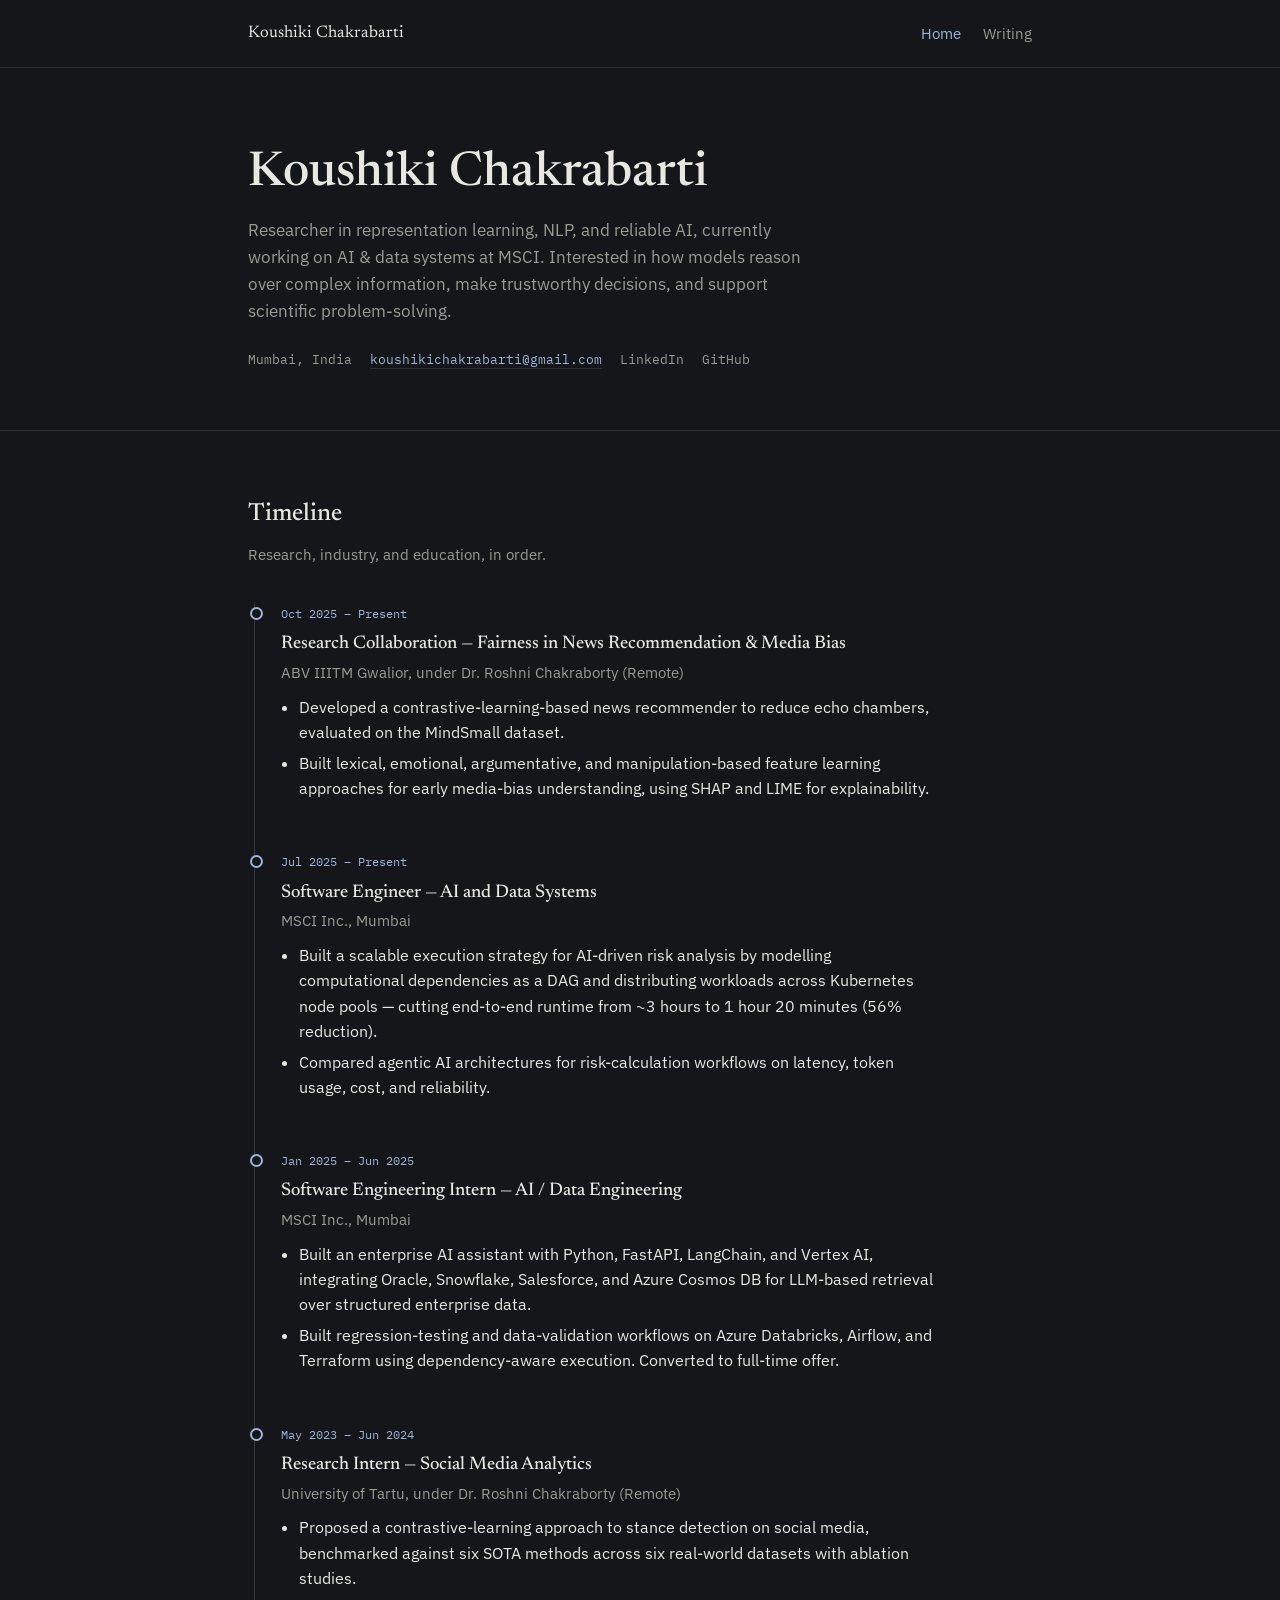
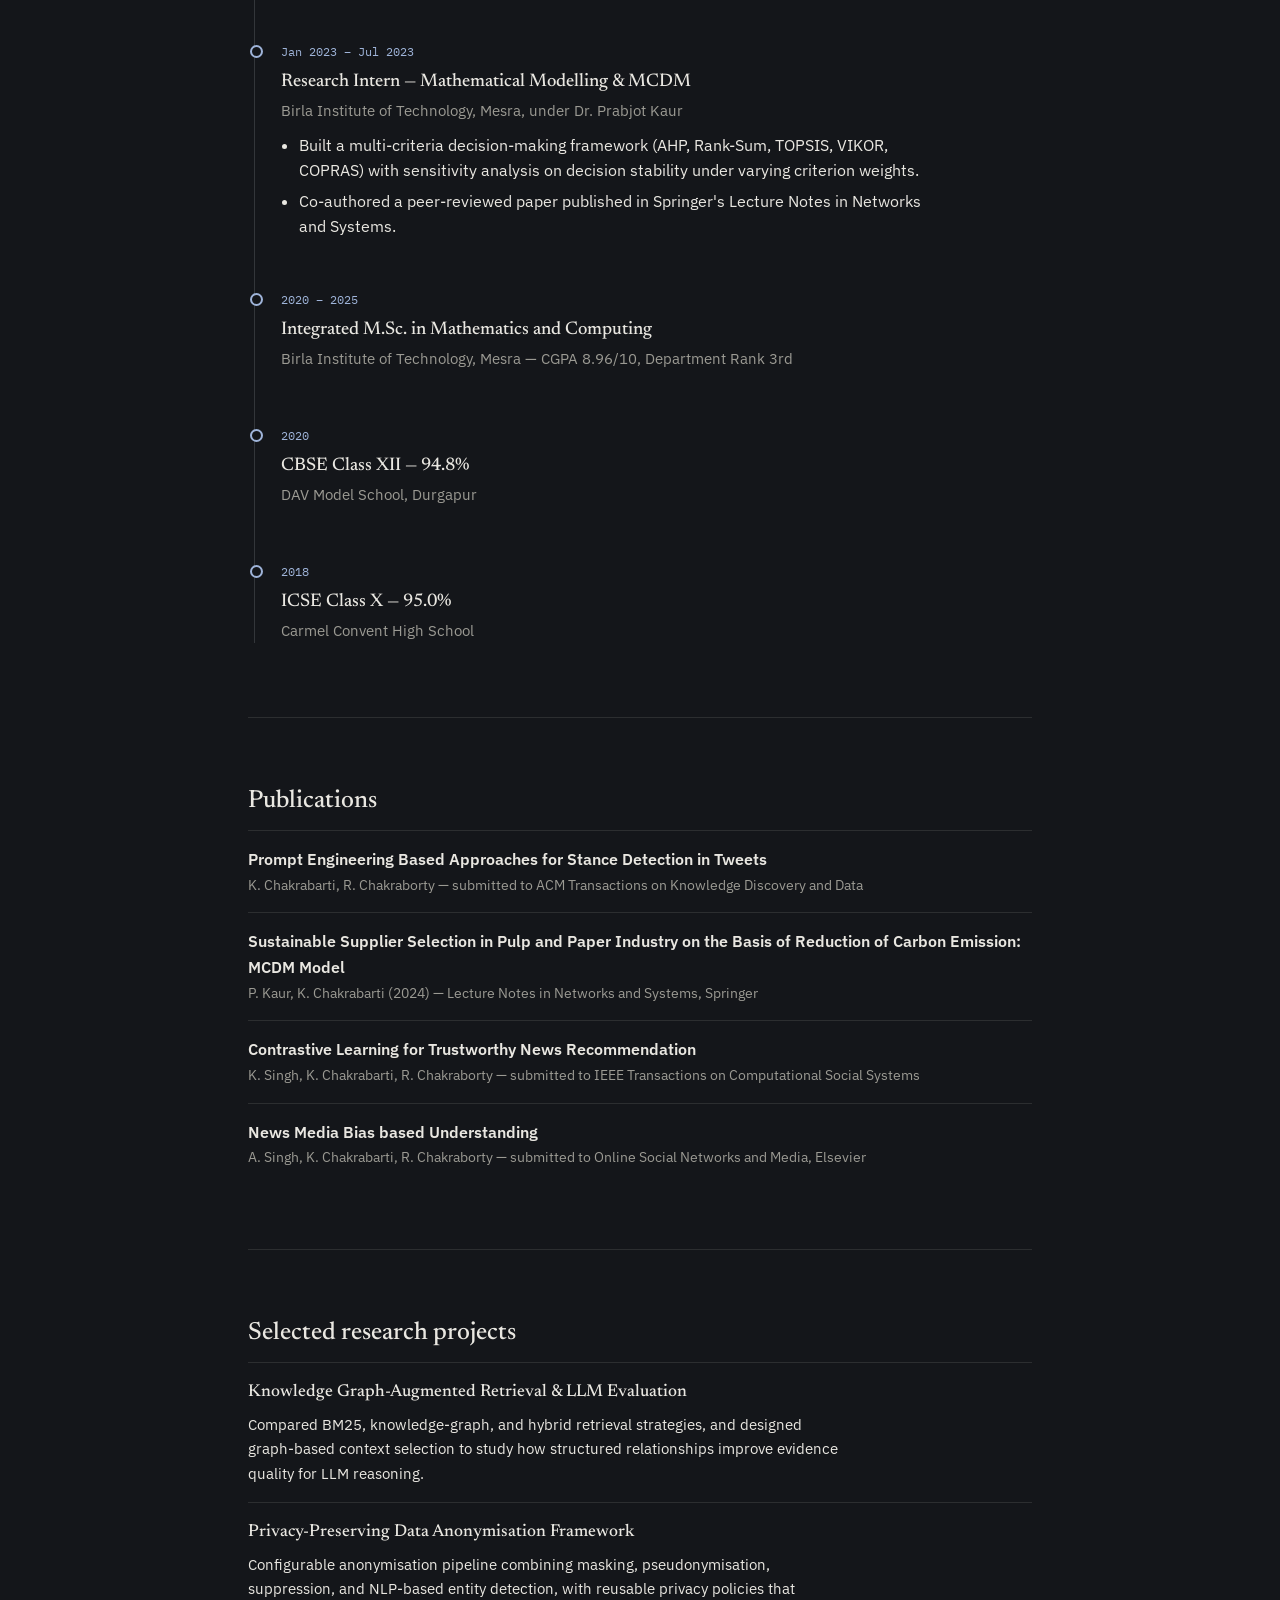
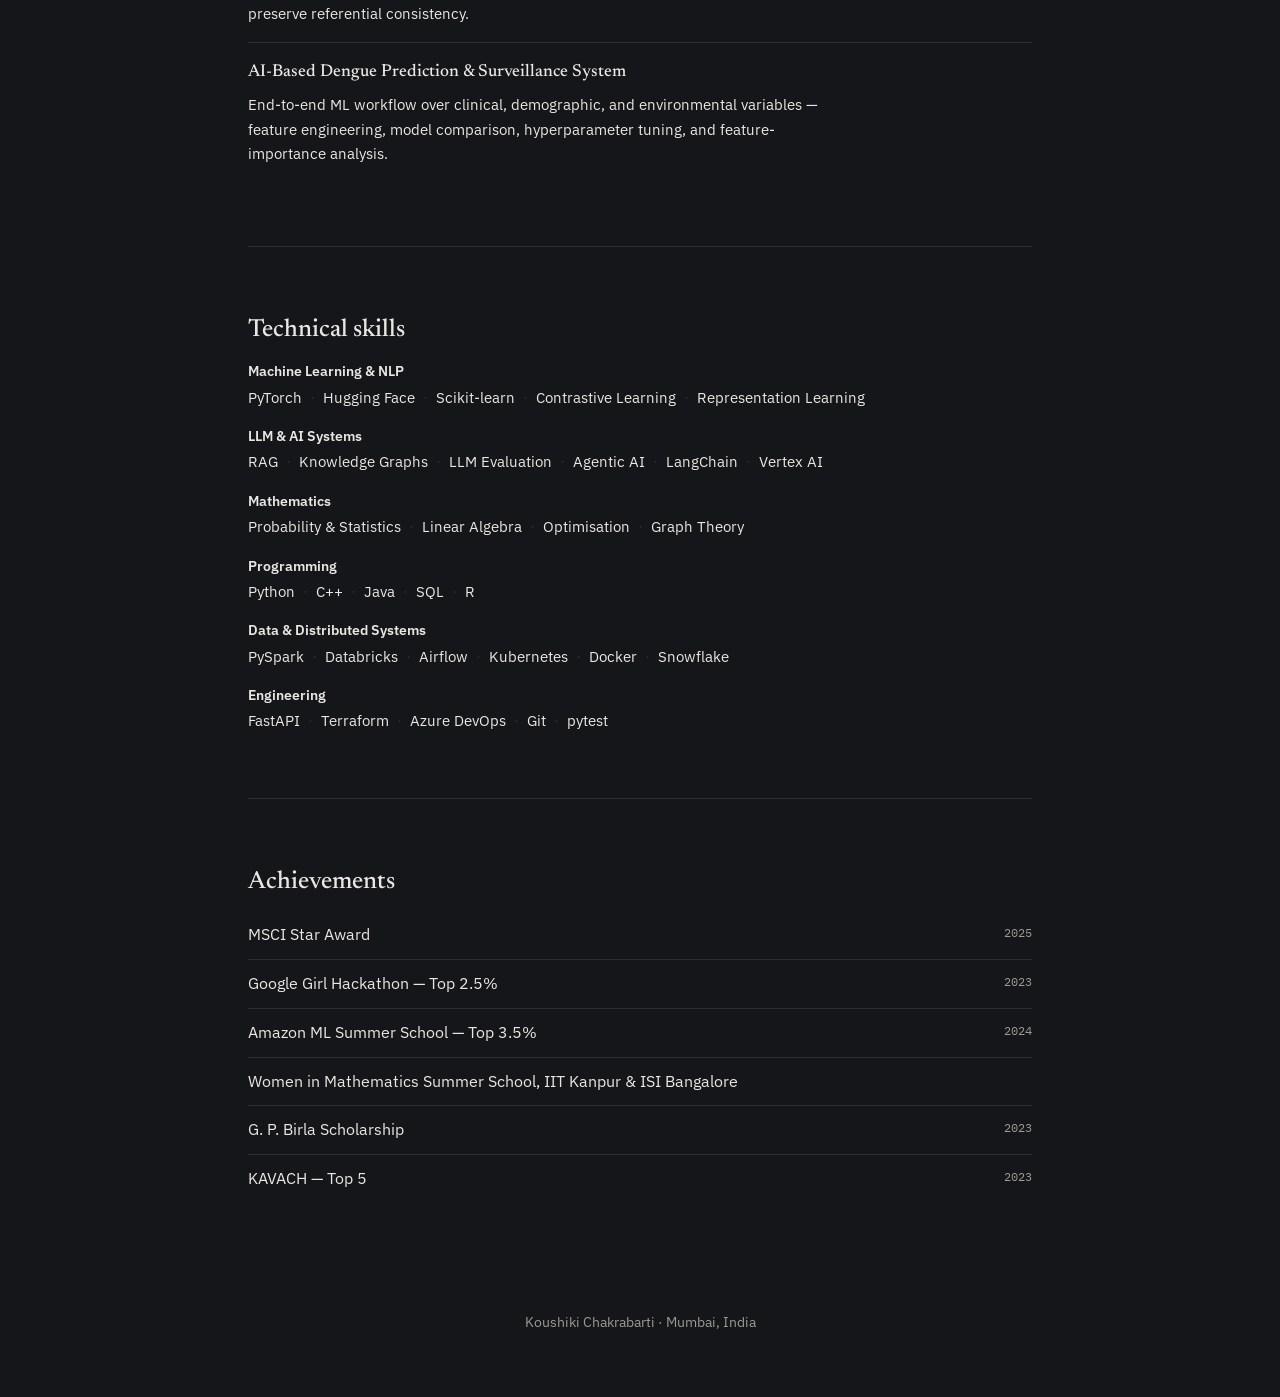
==== index.html @ 74768ab7 "portfolio building" ====
<!DOCTYPE html>
<html lang="en">
<head>
<meta charset="UTF-8">
<meta name="viewport" content="width=device-width, initial-scale=1, viewport-fit=cover">
<title>Koushiki Chakrabarti</title>
<link rel="preconnect" href="https://fonts.googleapis.com">
<link rel="preconnect" href="https://fonts.gstatic.com" crossorigin>
<link href="https://fonts.googleapis.com/css2?family=Newsreader:ital,opsz,wght@0,6..72,400;0,6..72,500;1,6..72,400&family=IBM+Plex+Sans:wght@400;500;600&family=IBM+Plex+Mono:wght@400;500&display=swap" rel="stylesheet">
<link rel="stylesheet" href="style.css">
</head>
<body>

<nav class="topnav">
  <div class="wrap">
    <a class="brand" href="index.html">Koushiki Chakrabarti</a>
    <div class="links">
      <a href="index.html" class="active">Home</a>
      <a href="blog.html">Writing</a>
    </div>
  </div>
</nav>

<header class="hero">
  <div class="wrap">
    <h1>Koushiki Chakrabarti</h1>
    <p class="role">Researcher in representation learning, NLP, and reliable AI, currently working on AI &amp; data systems at MSCI. Interested in how models reason over complex information, make trustworthy decisions, and support scientific problem-solving.</p>
    <div class="meta">
      <span>Mumbai, India</span>
      <span><a href="mailto:koushikichakrabarti@gmail.com">koushikichakrabarti@gmail.com</a></span>
      <span>LinkedIn</span>
      <span>GitHub</span>
    </div>
  </div>
</header>

<main class="wrap">

  <section id="timeline">
    <h2>Timeline</h2>
    <p class="section-note">Research, industry, and education, in order.</p>
    <div class="timeline">

      <div class="tl-item">
        <span class="tl-date">Oct 2025 &ndash; Present</span>
        <div class="tl-title">Research Collaboration &mdash; Fairness in News Recommendation &amp; Media Bias</div>
        <div class="tl-org">ABV IIITM Gwalior, under Dr. Roshni Chakraborty (Remote)</div>
        <ul class="bullets">
          <li>Developed a contrastive-learning-based news recommender to reduce echo chambers, evaluated on the MindSmall dataset.</li>
          <li>Built lexical, emotional, argumentative, and manipulation-based feature learning approaches for early media-bias understanding, using SHAP and LIME for explainability.</li>
        </ul>
      </div>

      <div class="tl-item">
        <span class="tl-date">Jul 2025 &ndash; Present</span>
        <div class="tl-title">Software Engineer &mdash; AI and Data Systems</div>
        <div class="tl-org">MSCI Inc., Mumbai</div>
        <ul class="bullets">
          <li>Built a scalable execution strategy for AI-driven risk analysis by modelling computational dependencies as a DAG and distributing workloads across Kubernetes node pools &mdash; cutting end-to-end runtime from ~3 hours to 1 hour 20 minutes (56% reduction).</li>
          <li>Compared agentic AI architectures for risk-calculation workflows on latency, token usage, cost, and reliability.</li>
        </ul>
      </div>

      <div class="tl-item">
        <span class="tl-date">Jan 2025 &ndash; Jun 2025</span>
        <div class="tl-title">Software Engineering Intern &mdash; AI / Data Engineering</div>
        <div class="tl-org">MSCI Inc., Mumbai</div>
        <ul class="bullets">
          <li>Built an enterprise AI assistant with Python, FastAPI, LangChain, and Vertex AI, integrating Oracle, Snowflake, Salesforce, and Azure Cosmos DB for LLM-based retrieval over structured enterprise data.</li>
          <li>Built regression-testing and data-validation workflows on Azure Databricks, Airflow, and Terraform using dependency-aware execution. Converted to full-time offer.</li>
        </ul>
      </div>

      <div class="tl-item">
        <span class="tl-date">May 2023 &ndash; Jun 2024</span>
        <div class="tl-title">Research Intern &mdash; Social Media Analytics</div>
        <div class="tl-org">University of Tartu, under Dr. Roshni Chakraborty (Remote)</div>
        <ul class="bullets">
          <li>Proposed a contrastive-learning approach to stance detection on social media, benchmarked against six SOTA methods across six real-world datasets with ablation studies.</li>
        </ul>
      </div>

      <div class="tl-item">
        <span class="tl-date">Jan 2023 &ndash; Jul 2023</span>
        <div class="tl-title">Research Intern &mdash; Mathematical Modelling &amp; MCDM</div>
        <div class="tl-org">Birla Institute of Technology, Mesra, under Dr. Prabjot Kaur</div>
        <ul class="bullets">
          <li>Built a multi-criteria decision-making framework (AHP, Rank-Sum, TOPSIS, VIKOR, COPRAS) with sensitivity analysis on decision stability under varying criterion weights.</li>
          <li>Co-authored a peer-reviewed paper published in Springer's Lecture Notes in Networks and Systems.</li>
        </ul>
      </div>

      <div class="tl-item">
        <span class="tl-date">2020 &ndash; 2025</span>
        <div class="tl-title">Integrated M.Sc. in Mathematics and Computing</div>
        <div class="tl-org">Birla Institute of Technology, Mesra &mdash; CGPA 8.96/10, Department Rank 3rd</div>
      </div>

      <div class="tl-item">
        <span class="tl-date">2020</span>
        <div class="tl-title">CBSE Class XII &mdash; 94.8%</div>
        <div class="tl-org">DAV Model School, Durgapur</div>
      </div>

      <div class="tl-item">
        <span class="tl-date">2018</span>
        <div class="tl-title">ICSE Class X &mdash; 95.0%</div>
        <div class="tl-org">Carmel Convent High School</div>
      </div>

    </div>
  </section>

  <section id="publications">
    <h2>Publications</h2>
    <div class="pub">
      <div class="pub-title">Prompt Engineering Based Approaches for Stance Detection in Tweets</div>
      <div class="pub-venue">K. Chakrabarti, R. Chakraborty &mdash; submitted to ACM Transactions on Knowledge Discovery and Data</div>
    </div>
    <div class="pub">
      <div class="pub-title">Sustainable Supplier Selection in Pulp and Paper Industry on the Basis of Reduction of Carbon Emission: MCDM Model</div>
      <div class="pub-venue">P. Kaur, K. Chakrabarti (2024) &mdash; Lecture Notes in Networks and Systems, Springer</div>
    </div>
    <div class="pub">
      <div class="pub-title">Contrastive Learning for Trustworthy News Recommendation</div>
      <div class="pub-venue">K. Singh, K. Chakrabarti, R. Chakraborty &mdash; submitted to IEEE Transactions on Computational Social Systems</div>
    </div>
    <div class="pub">
      <div class="pub-title">News Media Bias based Understanding</div>
      <div class="pub-venue">A. Singh, K. Chakrabarti, R. Chakraborty &mdash; submitted to Online Social Networks and Media, Elsevier</div>
    </div>
  </section>

  <section id="projects">
    <h2>Selected research projects</h2>
    <div class="proj">
      <h3>Knowledge Graph-Augmented Retrieval &amp; LLM Evaluation</h3>
      <p>Compared BM25, knowledge-graph, and hybrid retrieval strategies, and designed graph-based context selection to study how structured relationships improve evidence quality for LLM reasoning.</p>
    </div>
    <div class="proj">
      <h3>Privacy-Preserving Data Anonymisation Framework</h3>
      <p>Configurable anonymisation pipeline combining masking, pseudonymisation, suppression, and NLP-based entity detection, with reusable privacy policies that preserve referential consistency.</p>
    </div>
    <div class="proj">
      <h3>AI-Based Dengue Prediction &amp; Surveillance System</h3>
      <p>End-to-end ML workflow over clinical, demographic, and environmental variables &mdash; feature engineering, model comparison, hyperparameter tuning, and feature-importance analysis.</p>
    </div>
  </section>

  <section id="skills">
    <h2>Technical skills</h2>
    <div class="skill-group"><span class="skill-cat">Machine Learning &amp; NLP</span><div class="tags"><span class="tag">PyTorch</span><span class="tag">Hugging Face</span><span class="tag">Scikit-learn</span><span class="tag">Contrastive Learning</span><span class="tag">Representation Learning</span></div></div>
    <div class="skill-group"><span class="skill-cat">LLM &amp; AI Systems</span><div class="tags"><span class="tag">RAG</span><span class="tag">Knowledge Graphs</span><span class="tag">LLM Evaluation</span><span class="tag">Agentic AI</span><span class="tag">LangChain</span><span class="tag">Vertex AI</span></div></div>
    <div class="skill-group"><span class="skill-cat">Mathematics</span><div class="tags"><span class="tag">Probability &amp; Statistics</span><span class="tag">Linear Algebra</span><span class="tag">Optimisation</span><span class="tag">Graph Theory</span></div></div>
    <div class="skill-group"><span class="skill-cat">Programming</span><div class="tags"><span class="tag">Python</span><span class="tag">C++</span><span class="tag">Java</span><span class="tag">SQL</span><span class="tag">R</span></div></div>
    <div class="skill-group"><span class="skill-cat">Data &amp; Distributed Systems</span><div class="tags"><span class="tag">PySpark</span><span class="tag">Databricks</span><span class="tag">Airflow</span><span class="tag">Kubernetes</span><span class="tag">Docker</span><span class="tag">Snowflake</span></div></div>
    <div class="skill-group"><span class="skill-cat">Engineering</span><div class="tags"><span class="tag">FastAPI</span><span class="tag">Terraform</span><span class="tag">Azure DevOps</span><span class="tag">Git</span><span class="tag">pytest</span></div></div>
  </section>

  <section id="achievements">
    <h2>Achievements</h2>
    <ul class="ach-list">
      <li><span>MSCI Star Award</span><span class="ach-year">2025</span></li>
      <li><span>Google Girl Hackathon &mdash; Top 2.5%</span><span class="ach-year">2023</span></li>
      <li><span>Amazon ML Summer School &mdash; Top 3.5%</span><span class="ach-year">2024</span></li>
      <li><span>Women in Mathematics Summer School, IIT Kanpur &amp; ISI Bangalore</span><span class="ach-year"></span></li>
      <li><span>G. P. Birla Scholarship</span><span class="ach-year">2023</span></li>
      <li><span>KAVACH &mdash; Top 5</span><span class="ach-year">2023</span></li>
    </ul>
  </section>

</main>

<footer>Koushiki Chakrabarti &middot; Mumbai, India</footer>

</body>
</html>
---- style.css ----
:root{
  --bg:#14161A; --ink:#E9E7E1; --ink-soft:#9B9A93; --line:#2C2E30;
  --accent:#9FB4D9; --spine:#33363A; --paper:#1A1C20; --code-bg:#1D2024;
}
*{box-sizing:border-box;}
html{background:#14161A;}
body{margin:0; background:var(--bg); color:var(--ink); font-family:'IBM Plex Sans', sans-serif; font-size:16px; line-height:1.62; -webkit-font-smoothing:antialiased;}
a{color:var(--accent); text-decoration:none; border-bottom:1px solid var(--line); transition:border-color .2s;}
a:hover{border-color:var(--accent);}
.wrap{max-width:840px; margin:0 auto; padding:0 28px;}

nav.topnav{border-bottom:1px solid var(--line); padding:20px 0;}
nav.topnav .wrap{display:flex; justify-content:space-between; align-items:center;}
nav.topnav .brand{font-family:'Newsreader', serif; font-size:1.05rem; color:var(--ink); border:none;}
nav.topnav .links{display:flex; gap:22px; font-size:.92rem;}
nav.topnav .links a{border:none; color:var(--ink-soft);}
nav.topnav .links a:hover, nav.topnav .links a.active{color:var(--accent);}

header.hero{padding:80px 0 60px; border-bottom:1px solid var(--line);}
h1{font-family:'Newsreader', serif; font-weight:500; font-size:clamp(2.1rem,5vw,3rem); line-height:1.1; margin:0 0 16px;}
.role{font-size:1.04rem; color:var(--ink-soft); max-width:56ch; margin:0 0 24px;}
.meta{font-family:'IBM Plex Mono', monospace; font-size:.82rem; color:var(--ink-soft); display:flex; flex-wrap:wrap; gap:6px 18px;}

section{padding:64px 0; border-bottom:1px solid var(--line);}
section:last-of-type{border-bottom:none;}
h2{font-family:'Newsreader', serif; font-weight:500; font-size:1.55rem; margin:0 0 8px;}
.section-note{color:var(--ink-soft); font-size:.92rem; margin:0 0 36px; max-width:60ch;}
p{margin:0 0 14px; max-width:68ch;}

.timeline{position:relative; margin-left:6px; padding-left:26px; border-left:1px solid var(--spine);}
.tl-item{position:relative; padding-bottom:44px;}
.tl-item:last-child{padding-bottom:0;}
.tl-item::before{content:""; position:absolute; left:-31px; top:4px; width:9px; height:9px; border-radius:50%; background:var(--bg); border:2px solid var(--accent);}
.tl-date{font-family:'IBM Plex Mono', monospace; font-size:.78rem; color:var(--accent); margin-bottom:6px; display:block;}
.tl-title{font-family:'Newsreader', serif; font-weight:500; font-size:1.15rem; margin:0 0 2px;}
.tl-org{color:var(--ink-soft); font-size:.92rem; margin-bottom:10px;}
ul.bullets{margin:6px 0 0; padding-left:18px;}
ul.bullets li{margin-bottom:6px; max-width:64ch; font-size:.97rem;}

.pub, .proj{padding:16px 0; border-top:1px solid var(--line);}
.pub:first-child, .proj:first-child{border-top:none; padding-top:0;}
.pub-title{font-weight:600;}
.pub-venue{color:var(--ink-soft); font-size:.9rem;}
.proj h3{font-family:'Newsreader', serif; font-weight:500; font-size:1.08rem; margin:0 0 6px;}
.proj p{font-size:.94rem; margin:0; max-width:66ch;}

.skill-group{margin-bottom:14px;}
.skill-group:last-child{margin-bottom:0;}
.skill-cat{font-weight:600; font-size:.9rem; margin-bottom:3px; display:block;}
.tags{font-size:.94rem; color:var(--ink-soft);}
.tag{color:var(--ink);}
.tag:not(:last-child)::after{content:"\2002\00b7\2002"; color:var(--line);}

.ach-list{list-style:none; margin:0; padding:0;}
.ach-list li{padding:11px 0; border-top:1px solid var(--line); display:flex; justify-content:space-between; gap:16px; flex-wrap:wrap;}
.ach-list li:first-child{border-top:none;}
.ach-year{font-family:'IBM Plex Mono', monospace; font-size:.78rem; color:var(--ink-soft);}

/* blog listing */
.post-list{margin:0;}
.post-item{padding:24px 0; border-top:1px solid var(--line);}
.post-item:first-child{border-top:none; padding-top:0;}
.post-date{font-family:'IBM Plex Mono', monospace; font-size:.78rem; color:var(--accent); display:block; margin-bottom:6px;}
.post-title{font-family:'Newsreader', serif; font-size:1.3rem; font-weight:500; margin:0 0 6px;}
.post-title a{color:var(--ink); border:none;}
.post-title a:hover{color:var(--accent);}
.post-excerpt{color:var(--ink-soft); font-size:.96rem; margin:0 0 8px; max-width:68ch;}
.post-tags{font-family:'IBM Plex Mono', monospace; font-size:.76rem; color:var(--ink-soft);}
.post-tags .tag{color:var(--ink-soft);}
.post-tags .tag:not(:last-child)::after{content:"\2002\00b7\2002"; color:var(--line);}

/* single post */
article.post{padding:70px 0 90px;}
article.post .post-date{margin-bottom:14px;}
article.post h1{margin-bottom:10px;}
article.post .post-tags{margin-bottom:36px; display:block;}
article.post h2{font-size:1.25rem; margin-top:40px;}
article.post p{max-width:70ch; font-size:1.01rem;}
article.post pre{background:var(--code-bg); border:1px solid var(--line); border-radius:4px; padding:16px 18px; overflow-x:auto; max-width:100%;}
article.post code{font-family:'IBM Plex Mono', monospace; font-size:.88rem;}
article.post p code{background:var(--code-bg); padding:1px 5px; border-radius:3px;}
.back-link{display:inline-block; margin-top:50px; font-size:.92rem;}

footer{padding:44px 0 64px; text-align:center; color:var(--ink-soft); font-size:.85rem;}

@media (max-width:600px){
  header.hero{padding:60px 0 44px;}
  section, article.post{padding:44px 0;}
  nav.topnav .links{gap:14px;}
}
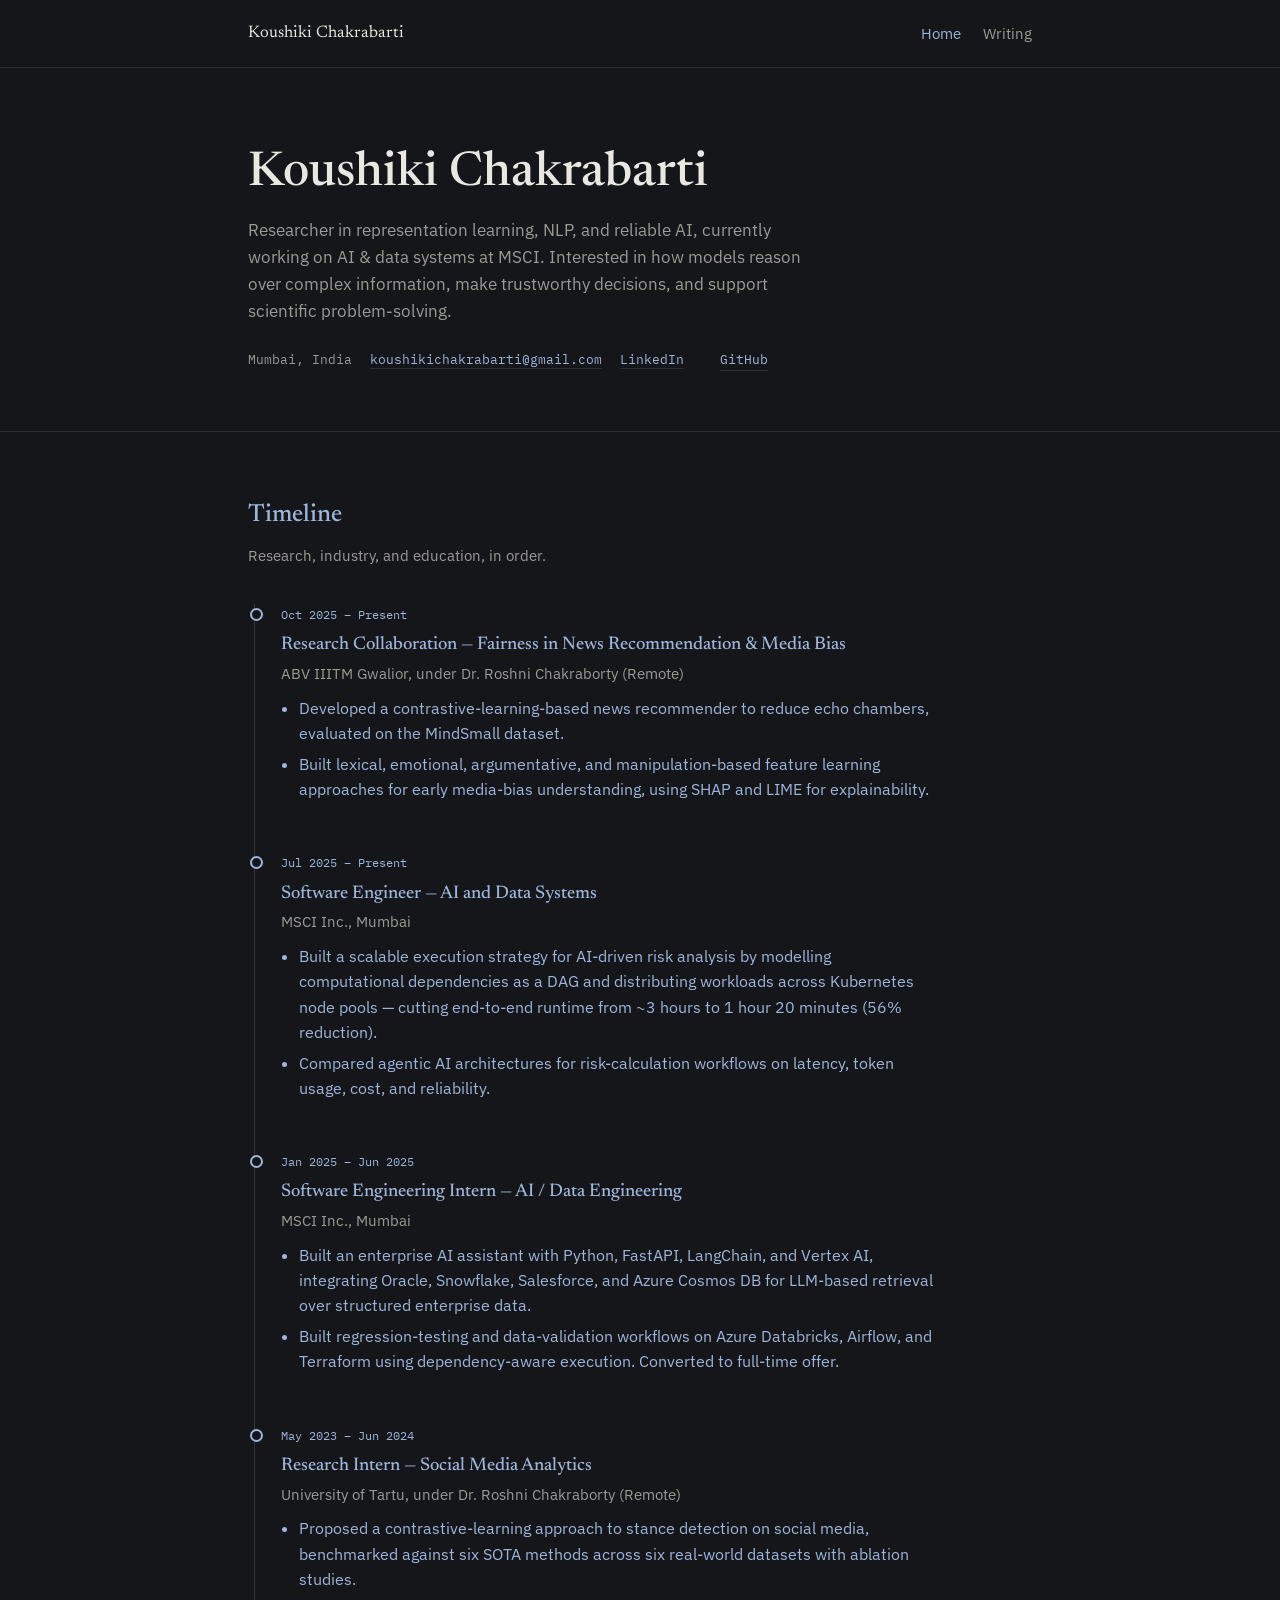
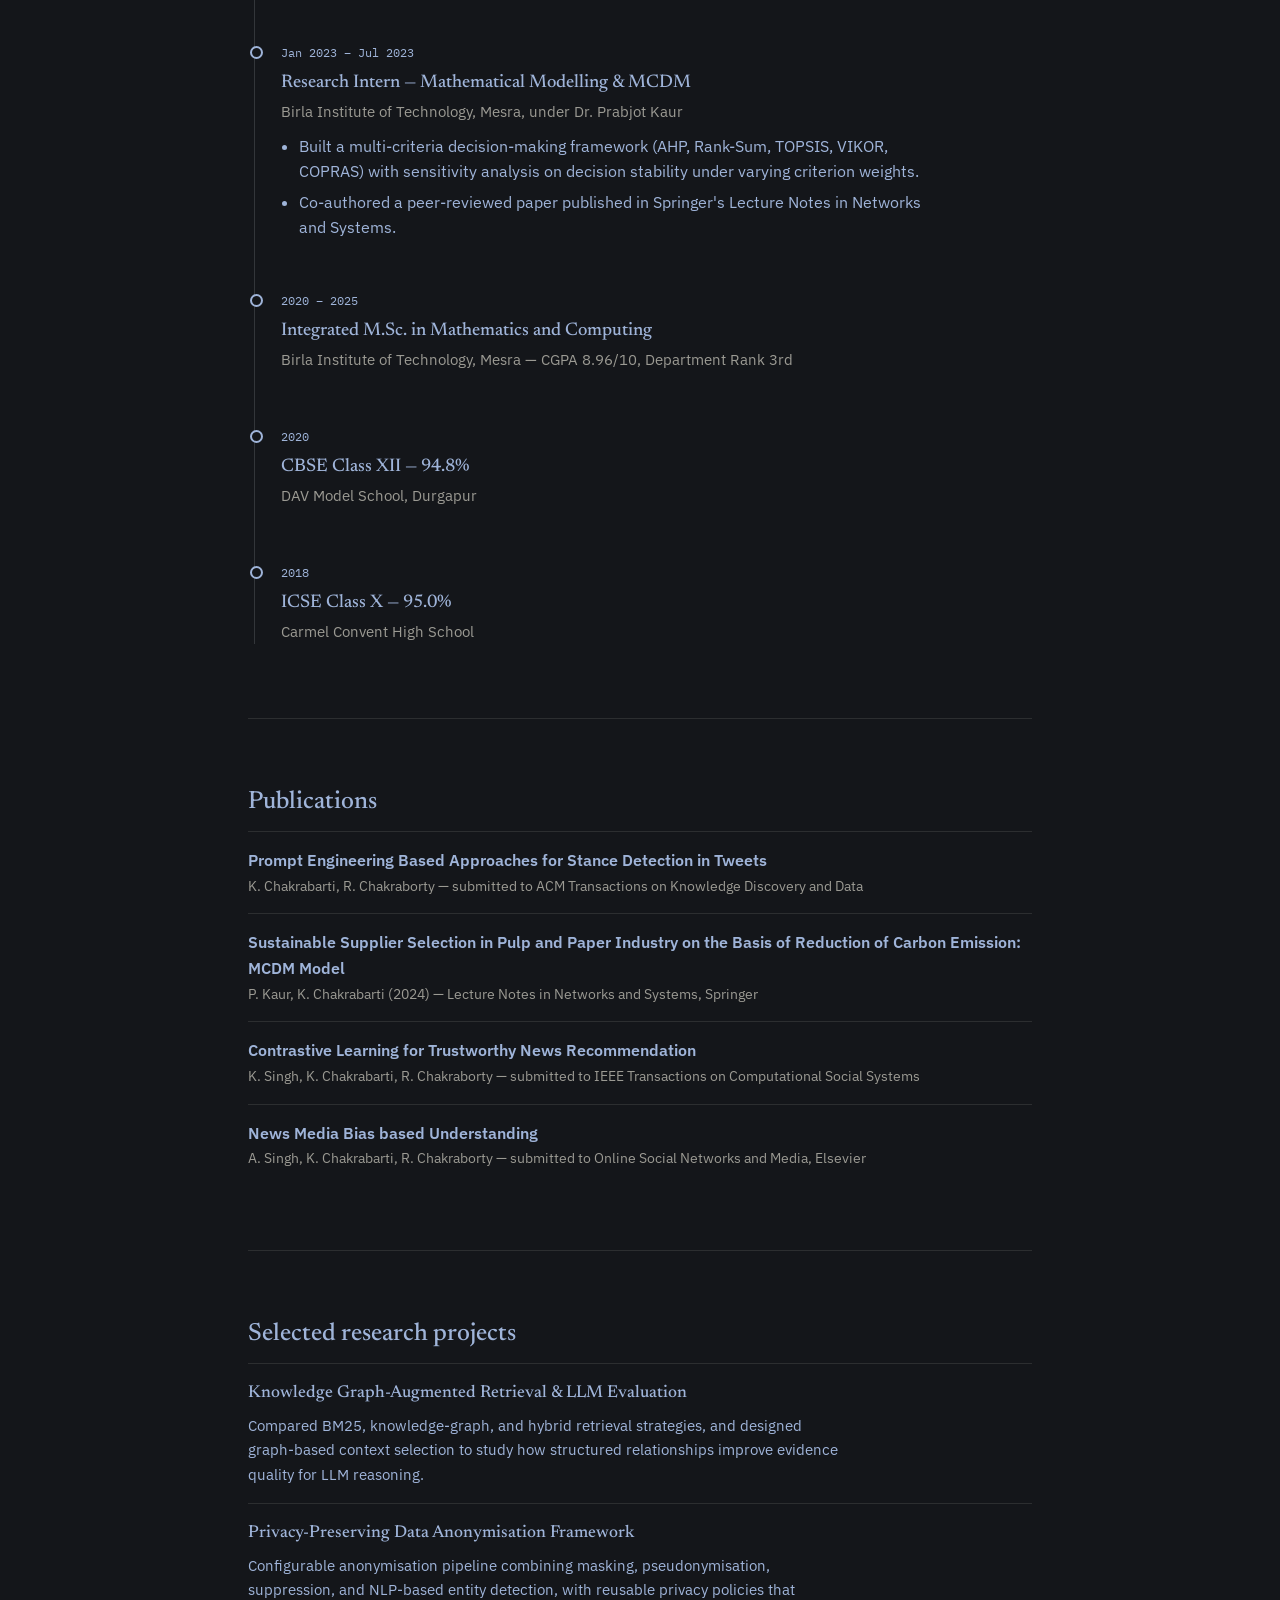
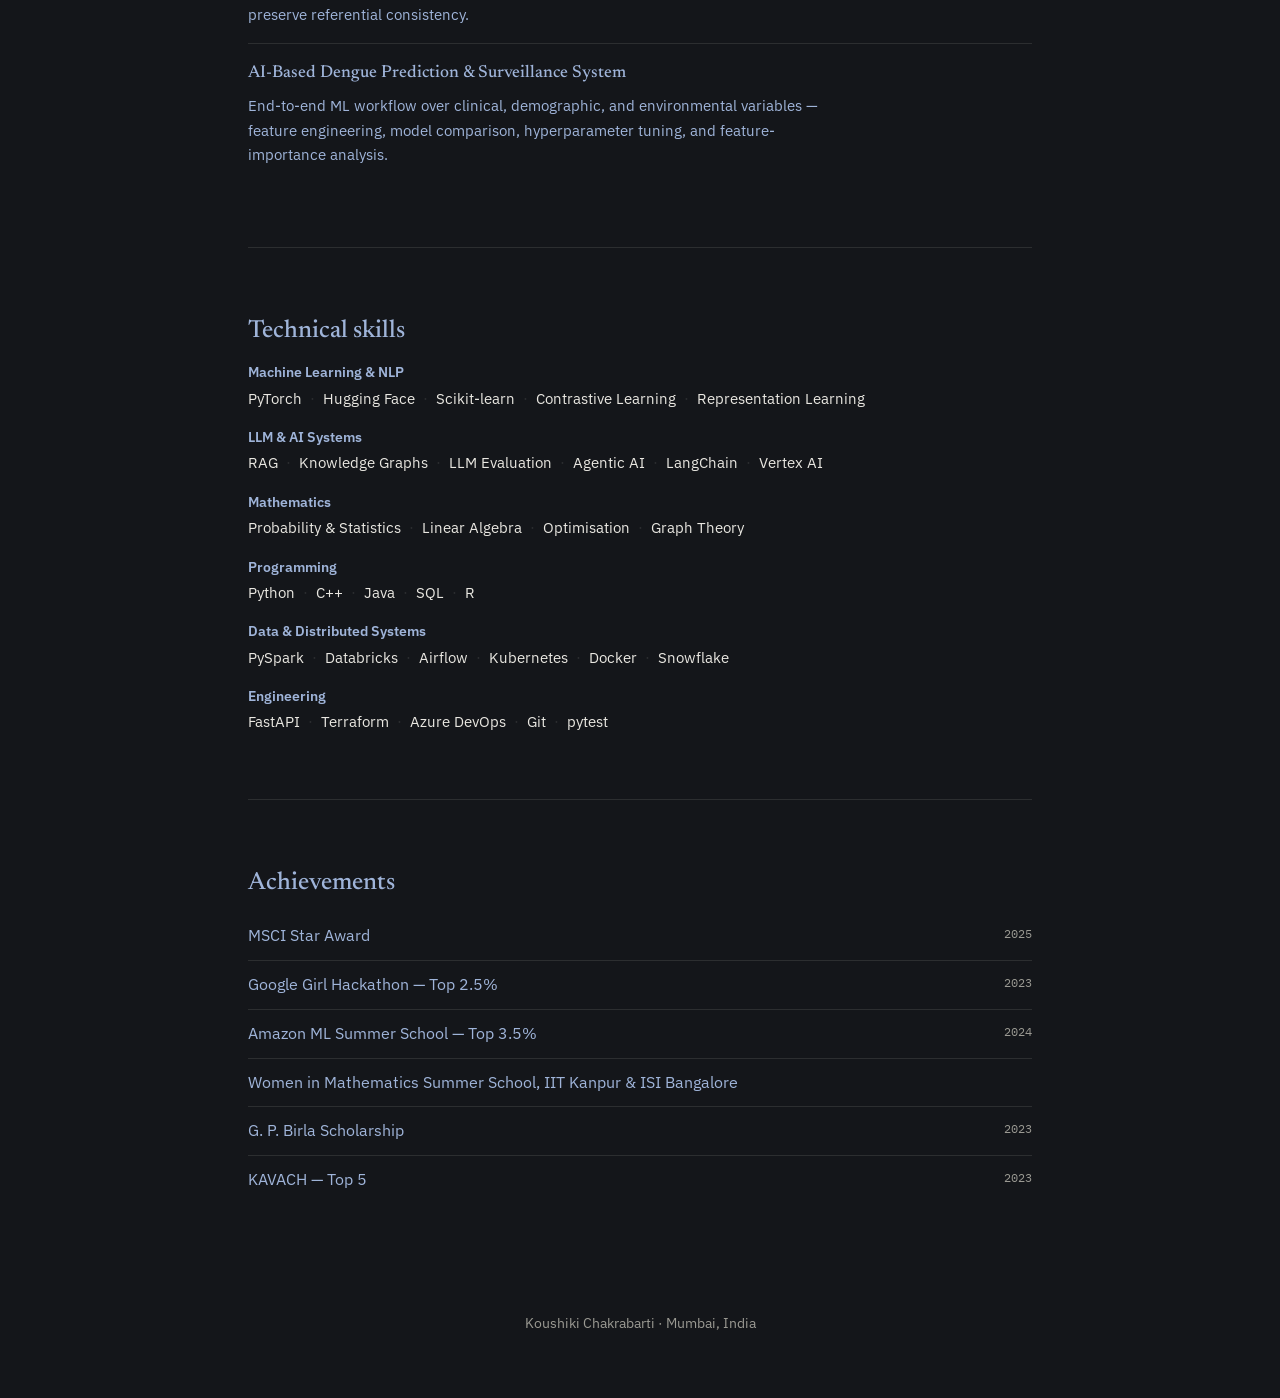
==== commit d0b6b243: "portfolio building" ====
--- a/index.html
+++ b/index.html
@@ -28,8 +28,8 @@
     <div class="meta">
       <span>Mumbai, India</span>
       <span><a href="mailto:koushikichakrabarti@gmail.com">koushikichakrabarti@gmail.com</a></span>
-      <span>LinkedIn</span>
-      <span>GitHub</span>
+      <span><a href="https://www.linkedin.com/in/koushiki/">LinkedIn</span>
+      <span><a href="https://github.com/kc2409">GitHub</span>
     </div>
   </div>
 </header>
--- a/style.css
+++ b/style.css
@@ -69,7 +69,7 @@
 .post-tags .tag{color:var(--ink-soft);}
 .post-tags .tag:not(:last-child)::after{content:"\2002\00b7\2002"; color:var(--line);}
 
-/* single post */
+/* single posts */
 article.post{padding:70px 0 90px;}
 article.post .post-date{margin-bottom:14px;}
 article.post h1{margin-bottom:10px;}
@@ -88,3 +88,101 @@
   section, article.post{padding:44px 0;}
   nav.topnav .links{gap:14px;}
 }
+.post {
+  max-width: 760px;
+  margin: 0 auto;
+  padding: 70px 0 90px;
+}
+
+.post-header {
+  margin-bottom: 55px;
+}
+
+.post-header h1 {
+  font-family: "Newsreader", serif;
+  font-size: clamp(2.4rem, 6vw, 4rem);
+  line-height: 1.05;
+  font-weight: 400;
+  margin: 14px 0 22px;
+  letter-spacing: -0.025em;
+}
+
+.post-lede {
+  font-family: "Newsreader", serif;
+  font-size: 1.35rem;
+  line-height: 1.55;
+  color: #666;
+  max-width: 680px;
+}
+
+.post-content {
+  font-family: "Newsreader", serif;
+  font-size: 1.16rem;
+  line-height: 1.75;
+}
+
+.post-content h2 {
+  font-family: "IBM Plex Sans", sans-serif;
+  font-size: 1.15rem;
+  font-weight: 600;
+  margin: 55px 0 18px;
+  letter-spacing: -0.01em;
+}
+
+.post-content p {
+  margin: 0 0 24px;
+}
+
+.post-content pre {
+  background: #f5f5f3;
+  border: 1px solid #e7e7e3;
+  border-radius: 6px;
+  padding: 18px 20px;
+  overflow-x: auto;
+  margin: 28px 0;
+}
+
+.post-content code {
+  font-family: "IBM Plex Mono", monospace;
+  font-size: 0.83rem;
+  line-height: 1.6;
+}
+
+.post-content blockquote {
+  border-left: 2px solid #222;
+  margin: 30px 0;
+  padding: 4px 0 4px 22px;
+  font-style: italic;
+  color: #555;
+}
+
+.post-end {
+  margin-top: 55px !important;
+  padding-top: 28px;
+  border-top: 1px solid #ddd;
+  color: #666;
+}
+
+.post-date {
+  font-family: "IBM Plex Mono", monospace;
+  font-size: 0.75rem;
+  letter-spacing: 0.03em;
+  text-transform: uppercase;
+  color: #777;
+}
+
+@media (max-width: 700px) {
+
+  .post {
+    padding: 45px 20px 70px;
+  }
+
+  .post-content {
+    font-size: 1.08rem;
+  }
+
+  .post-header h1 {
+    font-size: 2.5rem;
+  }
+
+}
